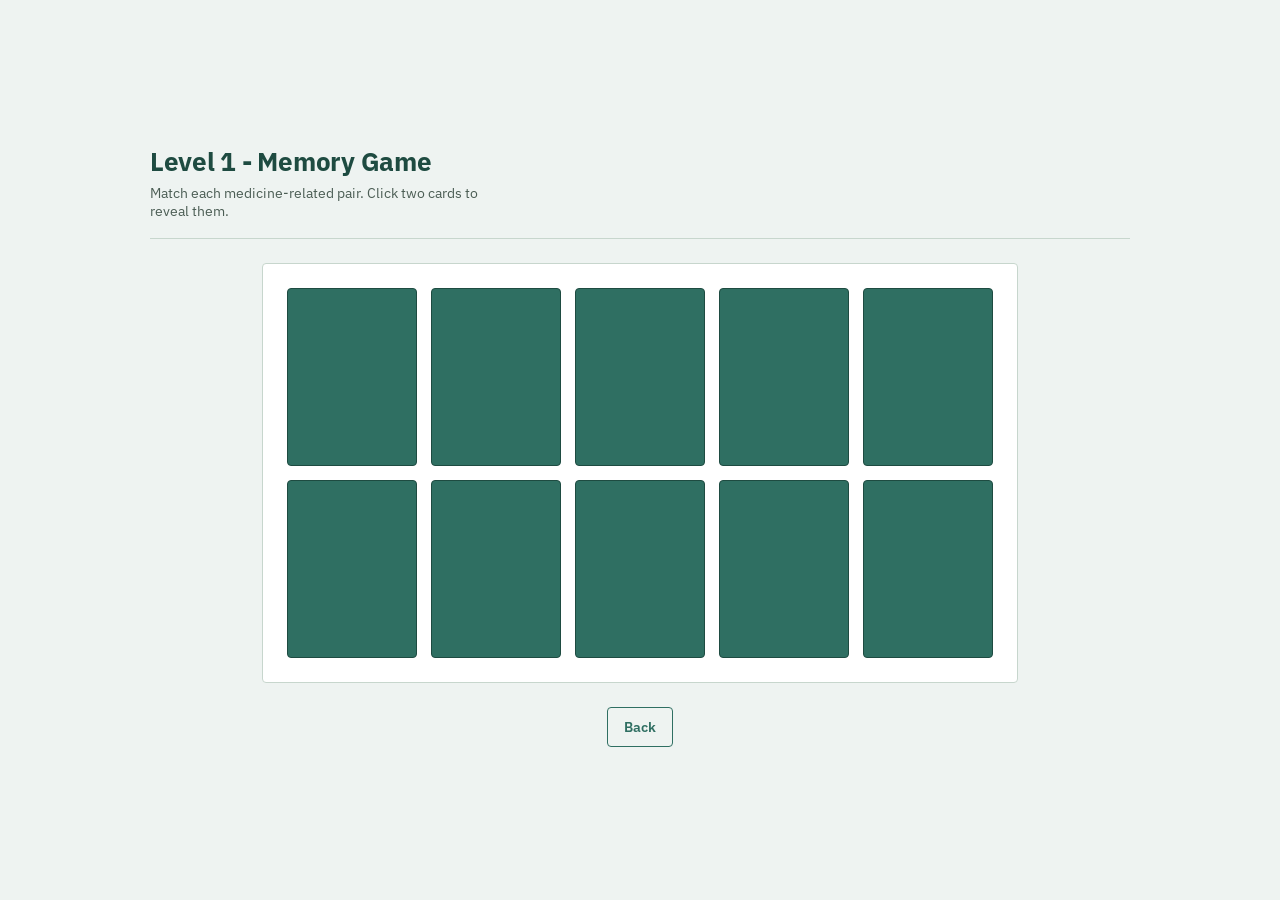
==== pages/level1/level1.html @ 57915f1f "Change data to emoji" ====
<!DOCTYPE html>
<html lang="en">

<head>
    <meta charset="UTF-8">
    <meta name="viewport" content="width=device-width, initial-scale=1.0" />
    <title>Level 1</title>
    <link rel="stylesheet" href="../../style.css" />
    <link rel="preconnect" href="https://fonts.googleapis.com">
    <link
        href="https://fonts.googleapis.com/css2?family=IBM+Plex+Sans:wght@400;500;600;700&family=IBM+Plex+Mono:wght@500;600;700&display=swap"
        rel="stylesheet">
    <style>
        :root {
            --bg: #EEF3F1;
            --panel: #FFFFFF;
            --ink: #16281F;
            --ink-soft: #4B5D54;
            --teal: #2F6F62;
            --teal-dark: #1E4B41;
            --amber: #D98E2B;
            --amber-soft: #F6E3C4;
            --line: #C7D6CD;
        }

        * {
            box-sizing: border-box;
        }

        html,
        body {
            height: 100%;
            overflow: hidden;
        }

        body {
            font-family: 'IBM Plex Sans', sans-serif;
            background: var(--bg);
            color: var(--ink);
            display: flex;
            flex-direction: column;
            align-items: center;
            justify-content: center;
            height: 100vh;
            padding: 20px;
            margin: 0;
            box-sizing: border-box;
        }

        .app {
            width: 100%;
            max-width: 980px;
            max-height: 100%;
        }

        #levelTitle {
            font-size: 26px;
            font-weight: 700;
            letter-spacing: -0.01em;
            color: var(--teal-dark);
            border-bottom: 1px solid var(--line);
            padding-bottom: 16px;
            margin: 0 0 8px;
            width: 100%;
            max-width: 620px;
            text-align: center;
        }

        #game-board {
            display: grid;
            grid-template-columns: repeat(5, 130px);
            grid-template-rows: repeat(2, 178px);
            gap: 14px;
            width: max-content;
            margin: 24px auto 0;
            background: var(--panel);
            border: 1px solid var(--line);
            border-radius: 4px;
            padding: 24px;
        }

        /* Card container */
        .card {
            width: 130px;
            height: 178px;
            perspective: 900px;
            cursor: pointer;
        }

        /* Inner flip element */
        .card-inner {
            width: 100%;
            height: 100%;
            position: relative;
            transform-style: preserve-3d;
            transition: transform 0.5s ease;
        }

        .card.flipped .card-inner {
            transform: rotateY(180deg);
        }

        /* Card faces */
        .card-front,
        .card-back {
            position: absolute;
            width: 100%;
            height: 100%;
            backface-visibility: hidden;
            border-radius: 4px;
            display: flex;
            align-items: center;
            justify-content: center;
            font-size: 14px;
            font-weight: 600;
            text-align: center;
            padding: 8px;
            user-select: none;
        }

        .card-back {
            background: var(--teal);
            color: #fff;
            border: 1px solid var(--teal-dark);
        }

        .card-back::after {
            /* content: "?"; */
            font-family: 'IBM Plex Mono', monospace;
            font-size: 28px;
            opacity: 0.5;
        }

        .card-front {
            background: var(--panel);
            color: var(--teal-dark);
            border: 1px solid var(--teal);
            transform: rotateY(180deg);
            font-family: 'IBM Plex Mono', monospace;
        }

        .card.matched .card-front {
            background: var(--amber-soft);
            border-color: var(--amber);
            color: var(--ink);
        }

        .card.matched {
            cursor: default;
            opacity: 0.85;
        }

        /* Modal */
        #info-modal {
            position: fixed;
            inset: 0;
            background: rgba(22, 40, 31, 0);
            display: none;
            align-items: center;
            justify-content: center;
            opacity: 0;
            transition: background 0.4s ease, opacity 0.4s ease;
        }

        #info-modal.show {
            display: flex;
            background: rgba(22, 40, 31, 0.45);
            opacity: 1;
        }

        #info-content {
            background: var(--panel);
            border: 1px solid var(--line);
            padding: 24px 28px;
            border-radius: 4px;
            max-width: 400px;
            text-align: center;
            transform: scale(0.92);
            opacity: 0;
            transition: transform 0.3s ease, opacity 0.3s ease;
        }

        #info-modal.show #info-content {
            transform: scale(1);
            opacity: 1;
        }

        #info-title {
            color: var(--teal-dark);
            font-size: 19px;
            margin: 0 0 10px;
        }

        #info-text {
            color: var(--ink-soft);
            font-size: 14px;
            line-height: 1.5;
            margin: 0 0 6px;
        }

        button {
            font-family: 'IBM Plex Sans', sans-serif;
            font-weight: 600;
            font-size: 14px;
            border: 1px solid var(--teal);
            background: var(--teal);
            color: #fff;
            padding: 10px 16px;
            border-radius: 4px;
            cursor: pointer;
        }

        button:hover {
            background: var(--teal-dark);
            border-color: var(--teal-dark);
        }

        #close-modal {
            margin-top: 16px;
        }

        .back-btn {
            margin-top: 24px;
            background: transparent;
            color: var(--teal);
        }

        .back-btn:hover {
            background: var(--teal);
            color: #fff;
        }

        .title-block h1 {
            margin: 0;
            font-size: 26px;
            font-weight: 700;
            letter-spacing: -0.01em;
            color: var(--teal-dark);
        }

        .title-block p {
            margin: 6px 0 0;
            font-size: 14px;
            color: var(--ink-soft);
            max-width: 46ch;
        }

        header {
            border-bottom: 1px solid var(--line);
            padding-bottom: 18px;
            margin-bottom: 24px;
            display: flex;
            align-items: baseline;
            justify-content: space-between;
            gap: 16px;
            flex-wrap: wrap;
            text-align: left;
        }
    </style>
</head>

<body id="levelScreen" class="screen">

    <!-- <h1 id="levelTitle"></h1> -->
    <audio id="lvl1" preload="auto" loop autoplay>
        <source src="../../assets/sound/lvl1.mp3" type="audio/mpeg">
        Your browser does not support the audio element.
    </audio>

    <div class="app">

        <header>
            <div class="title-block">
                <h1>Level 1 - Memory Game</h1>
                <p>Match each medicine-related pair. Click two cards to reveal them.</p>
            </div>
        </header>
        <div id="game-board"></div>

        <!-- Modal -->
        <div id="info-modal">
            <div id="info-content">
                <h2 id="info-title"></h2>
                <p id="info-text"></p>
                <button id="close-modal">Close</button>
            </div>
        </div>

        <button class="back-btn" onclick="showHubFromOutside()">
            Back
        </button>
        <div id="splashScreen">Level Completed!</div>
    </div>

    <script>
        let finalMatch = false;
        // Ubah data dekat sini
        const pairs = [
            {
                id: "pharmacist",
                cards: ["🧑‍⚕️", "🧑‍⚕️"],
                title: "Pharmacist & Prescription",
                message: "Pharmacists check prescriptions and help patients use medicines safely."
            },
            {
                id: "tablet",
                cards: ["💊", "💊"],
                title: "Tablet & Pillbox",
                message: "A pillbox can help organize medicines and make it easier to remember doses."
            },
            {
                id: "syrup",
                cards: ["🫗", "🫗"],
                title: "Syrup & Measuring Cup",
                message: "Liquid medicines should be measured carefully using the correct measuring device."
            },
            {
                id: "inhaler",
                cards: ["🫁", "🫁"],
                title: "Inhaler & Lungs",
                message: "Inhalers deliver medicine directly to the airways and lungs."
            },
            {
                id: "expiry",
                cards: ["📆", "📆"],
                title: "Expiry Date & Calendar",
                message: "Always check the expiry date before using a medicine."
            }
        ];


        let cards = [];
        pairs.forEach(pair => {
            pair.cards.forEach(label => {
                cards.push({
                    pairId: pair.id,
                    label: label,
                    title: pair.title,
                    message: pair.message
                });
            });
        });

        // Shuffle
        cards = cards.sort(() => Math.random() - 0.5);

        const board = document.getElementById("game-board");
        let firstCard = null;
        let secondCard = null;
        let lockBoard = false;

        // Build cards
        cards.forEach((data, index) => {
            const card = document.createElement("div");
            card.classList.add("card");
            card.dataset.index = index;
            card.dataset.pairId = data.pairId;

            const inner = document.createElement("div");
            inner.classList.add("card-inner");

            const front = document.createElement("div");
            front.classList.add("card-front");
            front.textContent = data.label;

            const back = document.createElement("div");
            back.classList.add("card-back");
            back.textContent = "";

            inner.appendChild(front);
            inner.appendChild(back);
            card.appendChild(inner);
            board.appendChild(card);

            card.addEventListener("click", () => flipCard(card));
        });

        function flipCard(card) {
            if (lockBoard) return;
            if (card.classList.contains("flipped") || card.classList.contains("matched")) return;

            card.classList.add("flipped");

            if (!firstCard) {
                firstCard = card;
                return;
            }

            secondCard = card;
            checkMatch();
        }

        function checkMatch() {
            const firstData = cards[firstCard.dataset.index];
            const secondData = cards[secondCard.dataset.index];

            if (firstData.pairId === secondData.pairId) {
                firstCard.classList.add("matched");
                secondCard.classList.add("matched");
                showInfo(firstData.title, firstData.message);
                resetTurn();

                // Check if this was the final pair
                const matchedCards = document.querySelectorAll(".card.matched").length;
                if (matchedCards === cards.length) {
                    finalMatch = true; // mark that the last modal is showing
                }
            } else {
                lockBoard = true;
                setTimeout(() => {
                    firstCard.classList.remove("flipped");
                    secondCard.classList.remove("flipped");
                    resetTurn();
                }, 900);
            }
        }

        function resetTurn() {
            firstCard = null;
            secondCard = null;
            lockBoard = false;
        }

        // Modal
        const modal = document.getElementById("info-modal");
        const infoTitle = document.getElementById("info-title");
        const infoText = document.getElementById("info-text");
        const closeBtn = document.getElementById("close-modal");

        function showInfo(title, message) {
            infoTitle.textContent = title;
            infoText.textContent = message;

            modal.style.display = "flex";
            requestAnimationFrame(() => {
                modal.classList.add("show");
            });
        }

        closeBtn.addEventListener("click", () => {
            modal.classList.remove("show");
            setTimeout(() => {
                modal.style.display = "none";

                // If this was the final modal, complete the level
                if (finalMatch && typeof completeLevel === "function") {
                    completeLevel();
                    finalMatch = false; // reset
                }

            }, 400);
        });

        modal.addEventListener("click", (e) => {
            if (e.target === modal) {
                modal.classList.remove("show");
                setTimeout(() => {
                    modal.style.display = "none"

                    // If this was the final modal, complete the level
                    if (finalMatch && typeof completeLevel === "function") {
                        completeLevel();
                        finalMatch = false; // reset
                    }

                }, 400);
            }
        });
    </script>
    <script src="../../script.js"></script>

</body>

</html>
---- style.css ----
body {
    font-family: Arial, sans-serif;
    text-align: center;
    background: #f4f4f4;
}

.screen {
    padding: 40px;
}

.hidden {
    display: none;
}

.level-container {
    display: flex;
    justify-content: center;
    gap: 20px;
    flex-wrap: wrap;
}

.level {
    background: white;
    width: 300px;
    margin: 20px auto;
    padding: 20px;
    border-radius: 10px;
    box-shadow: 0 2px 5px rgba(0, 0, 0, .2);
}

button {
    padding: 10px 20px;
    margin: 10px;
    cursor: pointer;
    font-size: 16px;
}

.completed {
    color: green;
    font-weight: bold;
}

#splashScreen {
	display: none;
    position: fixed;
    top: 50%;
    left: 50%;
    width: min(360px, calc(100vw - 40px));
    transform: translate(-50%, -50%);
    background: #fff;
    color: #16281f;
    font-family: 'IBM Plex Sans', sans-serif;
    font-size: 26px;
    font-weight: 700;
    letter-spacing: -0.01em;
    text-align: center;
    padding: 52px 28px;
    border: 1px solid #c7d6cd;
    border-radius: 8px;
    box-shadow: 0 0 0 100vmax rgba(22, 40, 31, 0.18), 0 14px 32px rgba(22, 40, 31, 0.16);
    cursor: pointer;
    z-index: 30;
}
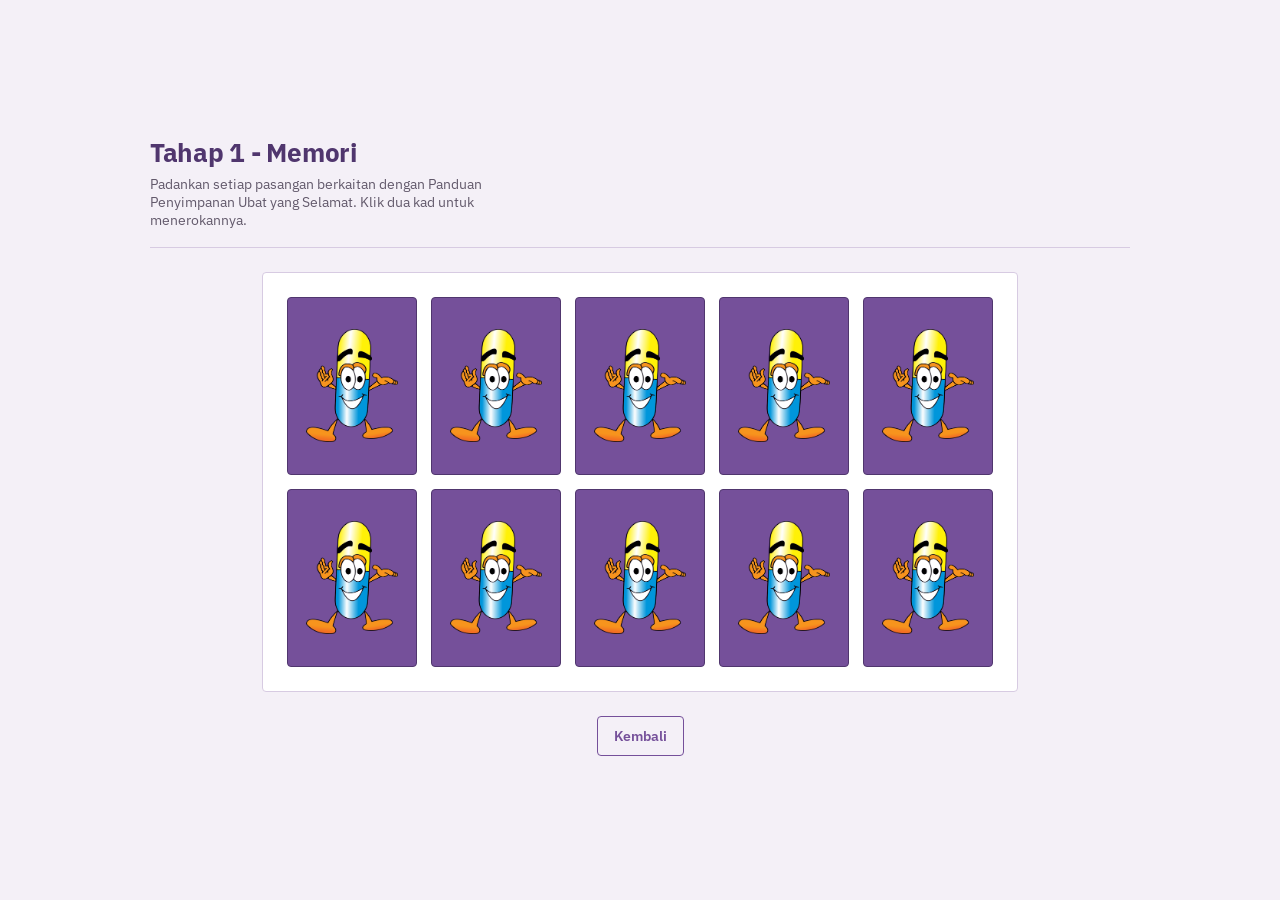
==== commit 6842d04d: "Streamlined project styles and functionality - Separate CSS & JS for Level 1 & Level 2 into individu" ====
--- a/pages/level1/level1.html
+++ b/pages/level1/level1.html
@@ -5,258 +5,13 @@
     <meta charset="UTF-8">
     <meta name="viewport" content="width=device-width, initial-scale=1.0" />
     <title>Level 1</title>
+    <link rel="manifest" href="../../manifest.json">
     <link rel="stylesheet" href="../../style.css" />
+    <link rel="stylesheet" href="level1.css">
     <link rel="preconnect" href="https://fonts.googleapis.com">
     <link
         href="https://fonts.googleapis.com/css2?family=IBM+Plex+Sans:wght@400;500;600;700&family=IBM+Plex+Mono:wght@500;600;700&display=swap"
         rel="stylesheet">
-    <style>
-        :root {
-            --bg: #EEF3F1;
-            --panel: #FFFFFF;
-            --ink: #16281F;
-            --ink-soft: #4B5D54;
-            --teal: #2F6F62;
-            --teal-dark: #1E4B41;
-            --amber: #D98E2B;
-            --amber-soft: #F6E3C4;
-            --line: #C7D6CD;
-        }
-
-        * {
-            box-sizing: border-box;
-        }
-
-        html,
-        body {
-            height: 100%;
-            overflow: hidden;
-        }
-
-        body {
-            font-family: 'IBM Plex Sans', sans-serif;
-            background: var(--bg);
-            color: var(--ink);
-            display: flex;
-            flex-direction: column;
-            align-items: center;
-            justify-content: center;
-            height: 100vh;
-            padding: 20px;
-            margin: 0;
-            box-sizing: border-box;
-        }
-
-        .app {
-            width: 100%;
-            max-width: 980px;
-            max-height: 100%;
-        }
-
-        #levelTitle {
-            font-size: 26px;
-            font-weight: 700;
-            letter-spacing: -0.01em;
-            color: var(--teal-dark);
-            border-bottom: 1px solid var(--line);
-            padding-bottom: 16px;
-            margin: 0 0 8px;
-            width: 100%;
-            max-width: 620px;
-            text-align: center;
-        }
-
-        #game-board {
-            display: grid;
-            grid-template-columns: repeat(5, 130px);
-            grid-template-rows: repeat(2, 178px);
-            gap: 14px;
-            width: max-content;
-            margin: 24px auto 0;
-            background: var(--panel);
-            border: 1px solid var(--line);
-            border-radius: 4px;
-            padding: 24px;
-        }
-
-        /* Card container */
-        .card {
-            width: 130px;
-            height: 178px;
-            perspective: 900px;
-            cursor: pointer;
-        }
-
-        /* Inner flip element */
-        .card-inner {
-            width: 100%;
-            height: 100%;
-            position: relative;
-            transform-style: preserve-3d;
-            transition: transform 0.5s ease;
-        }
-
-        .card.flipped .card-inner {
-            transform: rotateY(180deg);
-        }
-
-        /* Card faces */
-        .card-front,
-        .card-back {
-            position: absolute;
-            width: 100%;
-            height: 100%;
-            backface-visibility: hidden;
-            border-radius: 4px;
-            display: flex;
-            align-items: center;
-            justify-content: center;
-            font-size: 14px;
-            font-weight: 600;
-            text-align: center;
-            padding: 8px;
-            user-select: none;
-        }
-
-        .card-back {
-            background: var(--teal);
-            color: #fff;
-            border: 1px solid var(--teal-dark);
-        }
-
-        .card-back::after {
-            /* content: "?"; */
-            font-family: 'IBM Plex Mono', monospace;
-            font-size: 28px;
-            opacity: 0.5;
-        }
-
-        .card-front {
-            background: var(--panel);
-            color: var(--teal-dark);
-            border: 1px solid var(--teal);
-            transform: rotateY(180deg);
-            font-family: 'IBM Plex Mono', monospace;
-        }
-
-        .card.matched .card-front {
-            background: var(--amber-soft);
-            border-color: var(--amber);
-            color: var(--ink);
-        }
-
-        .card.matched {
-            cursor: default;
-            opacity: 0.85;
-        }
-
-        /* Modal */
-        #info-modal {
-            position: fixed;
-            inset: 0;
-            background: rgba(22, 40, 31, 0);
-            display: none;
-            align-items: center;
-            justify-content: center;
-            opacity: 0;
-            transition: background 0.4s ease, opacity 0.4s ease;
-        }
-
-        #info-modal.show {
-            display: flex;
-            background: rgba(22, 40, 31, 0.45);
-            opacity: 1;
-        }
-
-        #info-content {
-            background: var(--panel);
-            border: 1px solid var(--line);
-            padding: 24px 28px;
-            border-radius: 4px;
-            max-width: 400px;
-            text-align: center;
-            transform: scale(0.92);
-            opacity: 0;
-            transition: transform 0.3s ease, opacity 0.3s ease;
-        }
-
-        #info-modal.show #info-content {
-            transform: scale(1);
-            opacity: 1;
-        }
-
-        #info-title {
-            color: var(--teal-dark);
-            font-size: 19px;
-            margin: 0 0 10px;
-        }
-
-        #info-text {
-            color: var(--ink-soft);
-            font-size: 14px;
-            line-height: 1.5;
-            margin: 0 0 6px;
-        }
-
-        button {
-            font-family: 'IBM Plex Sans', sans-serif;
-            font-weight: 600;
-            font-size: 14px;
-            border: 1px solid var(--teal);
-            background: var(--teal);
-            color: #fff;
-            padding: 10px 16px;
-            border-radius: 4px;
-            cursor: pointer;
-        }
-
-        button:hover {
-            background: var(--teal-dark);
-            border-color: var(--teal-dark);
-        }
-
-        #close-modal {
-            margin-top: 16px;
-        }
-
-        .back-btn {
-            margin-top: 24px;
-            background: transparent;
-            color: var(--teal);
-        }
-
-        .back-btn:hover {
-            background: var(--teal);
-            color: #fff;
-        }
-
-        .title-block h1 {
-            margin: 0;
-            font-size: 26px;
-            font-weight: 700;
-            letter-spacing: -0.01em;
-            color: var(--teal-dark);
-        }
-
-        .title-block p {
-            margin: 6px 0 0;
-            font-size: 14px;
-            color: var(--ink-soft);
-            max-width: 46ch;
-        }
-
-        header {
-            border-bottom: 1px solid var(--line);
-            padding-bottom: 18px;
-            margin-bottom: 24px;
-            display: flex;
-            align-items: baseline;
-            justify-content: space-between;
-            gap: 16px;
-            flex-wrap: wrap;
-            text-align: left;
-        }
-    </style>
 </head>
 
 <body id="levelScreen" class="screen">
@@ -271,8 +26,8 @@
 
         <header>
             <div class="title-block">
-                <h1>Level 1 - Memory Game</h1>
-                <p>Match each medicine-related pair. Click two cards to reveal them.</p>
+                <h1>Tahap 1 - Memori</h1>
+                <p>Padankan setiap pasangan berkaitan dengan Panduan Penyimpanan Ubat yang Selamat. Klik dua kad untuk menerokannya.</p>
             </div>
         </header>
         <div id="game-board"></div>
@@ -281,15 +36,15 @@
         <div id="info-modal">
             <div id="info-content">
                 <h2 id="info-title"></h2>
-                <p id="info-text"></p>
-                <button id="close-modal">Close</button>
+                <div id="info-text"></div>
+                <button id="close-modal">Tutup</button>
             </div>
         </div>
 
         <button class="back-btn" onclick="showHubFromOutside()">
-            Back
+            Kembali
         </button>
-        <div id="splashScreen">Level Completed!</div>
+        <div id="splashScreen">Tahap Selesai!</div>
     </div>
 
     <script>
@@ -297,44 +52,89 @@
         // Ubah data dekat sini
         const pairs = [
             {
-                id: "pharmacist",
-                cards: ["🧑‍⚕️", "🧑‍⚕️"],
-                title: "Pharmacist & Prescription",
-                message: "Pharmacists check prescriptions and help patients use medicines safely."
+                id: "termometer",
+                cards: [
+                    {
+                        image: "../../assets/img/termometer.png",
+                        alt: "🌡️"
+                    },
+                    {
+                        image: "../../assets/img/termometer.png",
+                        alt: "🌡️"
+                    }
+                ],
+                title: "",
+                message: "<p>Suhu ubat mengikut suhu yang dinyatakan:</p><ul><li>2°C hingga 8°C (peti sejuk)</li><li>Suhu 30°C ke bawah (suhu bilik)</li></ul>"
             },
             {
                 id: "tablet",
-                cards: ["💊", "💊"],
-                title: "Tablet & Pillbox",
-                message: "A pillbox can help organize medicines and make it easier to remember doses."
-            },
-            {
-                id: "syrup",
-                cards: ["🫗", "🫗"],
-                title: "Syrup & Measuring Cup",
-                message: "Liquid medicines should be measured carefully using the correct measuring device."
-            },
-            {
-                id: "inhaler",
-                cards: ["🫁", "🫁"],
-                title: "Inhaler & Lungs",
-                message: "Inhalers deliver medicine directly to the airways and lungs."
-            },
-            {
-                id: "expiry",
-                cards: ["📆", "📆"],
-                title: "Expiry Date & Calendar",
-                message: "Always check the expiry date before using a medicine."
+                cards: [
+                    {
+                        image: "../../assets/img/pills.png",
+                        alt: "💊"
+                    }, 
+                    {
+                        image: "../../assets/img/pills.png",
+                        alt: "💊"
+                    }
+                ],
+                title: "",
+                message: "<p>Simpan ubat dalam bekas asal atau sampul ubat berserta label yang lengkap.</p>"
+            },
+            {
+                id: "cahaya",
+                cards: [
+                    {
+                        image: "../../assets/img/cahaya.png",
+                        alt: "☀️"
+                    },
+                    {
+                        image: "../../assets/img/cahaya.png",
+                        alt: "☀️"
+                    }
+                ],
+                title: "",
+                message: "<p>Jauhkan ubat daripada cahaya.</p><ul><li>Contoh: Meletakkan ubat-ubatan di tepi tingkap.</li></ul>"
+            },
+            {
+                id: "firstAid",
+                cards: [
+                    {
+                        image: "../../assets/img/first-aid.png",
+                        alt: "🩹"
+                    },
+                    {
+                        image: "../../assets/img/first-aid.png",
+                        alt: "🩹"
+                    }
+                ],
+                title: "",
+                message: "<ul><li>Asingkan ubat makan daripada ubat kegunaan luar.</li><li>Jangan simpan ubat dalam bekas yang luput, rosak, atau tidak berlabel.</li></ul>"
+            },
+            {
+                id: "fridge",
+                cards: [
+                    {
+                        image: "../../assets/img/fridge.png",
+                        alt: "🧊"
+                    },
+                    {
+                        image: "../../assets/img/fridge.png",
+                        alt: "🧊"
+                    }
+                ],
+                title: "",
+                message: "<p>Jangan simpan ubat di dalam peti sejuk kecuali diarah berbuat demikian.</p>"
             }
         ];
 
 
         let cards = [];
         pairs.forEach(pair => {
-            pair.cards.forEach(label => {
+            pair.cards.forEach(content => {
                 cards.push({
                     pairId: pair.id,
-                    label: label,
+                    content: typeof content === "string" ? { label: content } : content,
                     title: pair.title,
                     message: pair.message
                 });
@@ -361,7 +161,14 @@
 
             const front = document.createElement("div");
             front.classList.add("card-front");
-            front.textContent = data.label;
+            if (data.content.image) {
+                const image = document.createElement("img");
+                image.src = data.content.image;
+                image.alt = data.content.alt || data.content.label || "Card image";
+                front.appendChild(image);
+            } else {
+                front.textContent = data.content.label || "";
+            }
 
             const back = document.createElement("div");
             back.classList.add("card-back");
@@ -429,7 +236,7 @@
 
         function showInfo(title, message) {
             infoTitle.textContent = title;
-            infoText.textContent = message;
+            infoText.innerHTML = message;
 
             modal.style.display = "flex";
             requestAnimationFrame(() => {
--- a/style.css
+++ b/style.css
@@ -1,7 +1,7 @@
 body {
     font-family: Arial, sans-serif;
     text-align: center;
-    background: #f4f4f4;
+    background: #F4F0F7;
 }
 
 .screen {
@@ -36,7 +36,7 @@
 }
 
 .completed {
-    color: green;
+    color: #75509A;
     font-weight: bold;
 }
 
@@ -48,16 +48,16 @@
     width: min(360px, calc(100vw - 40px));
     transform: translate(-50%, -50%);
     background: #fff;
-    color: #16281f;
+    color: #261D2E;
     font-family: 'IBM Plex Sans', sans-serif;
     font-size: 26px;
     font-weight: 700;
     letter-spacing: -0.01em;
     text-align: center;
     padding: 52px 28px;
-    border: 1px solid #c7d6cd;
+    border: 1px solid #D7CBE2;
     border-radius: 8px;
-    box-shadow: 0 0 0 100vmax rgba(22, 40, 31, 0.18), 0 14px 32px rgba(22, 40, 31, 0.16);
+    box-shadow: 0 0 0 100vmax rgba(38, 29, 46, 0.18), 0 14px 32px rgba(38, 29, 46, 0.16);
     cursor: pointer;
     z-index: 30;
 }
--- a/pages/level1/level1.css
+++ b/pages/level1/level1.css
@@ -0,0 +1,272 @@
+:root {
+    --bg: #F4F0F7;
+    --panel: #FFFFFF;
+    --ink: #261D2E;
+    --ink-soft: #62596B;
+    --teal: #75509A;
+    --teal-dark: #50366E;
+    --amber: #D98E2B;
+    --amber-soft: #F6E3C4;
+    --line: #D7CBE2;
+}
+
+* {
+    box-sizing: border-box;
+}
+
+html,
+body {
+    height: 100%;
+    overflow: hidden;
+}
+
+body {
+    font-family: 'IBM Plex Sans', sans-serif;
+    background: var(--bg);
+    color: var(--ink);
+    display: flex;
+    flex-direction: column;
+    align-items: center;
+    justify-content: center;
+    height: 100vh;
+    padding: 20px;
+    margin: 0;
+    box-sizing: border-box;
+}
+
+.app {
+    width: 100%;
+    max-width: 980px;
+    max-height: 100%;
+}
+
+#levelTitle {
+    font-size: 26px;
+    font-weight: 700;
+    letter-spacing: -0.01em;
+    color: var(--teal-dark);
+    border-bottom: 1px solid var(--line);
+    padding-bottom: 16px;
+    margin: 0 0 8px;
+    width: 100%;
+    max-width: 620px;
+    text-align: center;
+}
+
+#game-board {
+    display: grid;
+    grid-template-columns: repeat(5, 130px);
+    grid-template-rows: repeat(2, 178px);
+    gap: 14px;
+    width: max-content;
+    margin: 24px auto 0;
+    background: var(--panel);
+    border: 1px solid var(--line);
+    border-radius: 4px;
+    padding: 24px;
+}
+
+/* Card container */
+.card {
+    width: 130px;
+    height: 178px;
+    perspective: 900px;
+    cursor: pointer;
+}
+
+/* Inner flip element */
+.card-inner {
+    width: 100%;
+    height: 100%;
+    position: relative;
+    transform-style: preserve-3d;
+    transition: transform 0.5s ease;
+}
+
+.card.flipped .card-inner {
+    transform: rotateY(180deg);
+}
+
+/* Card faces */
+.card-front,
+.card-back {
+    position: absolute;
+    width: 100%;
+    height: 100%;
+    backface-visibility: hidden;
+    border-radius: 4px;
+    display: flex;
+    align-items: center;
+    justify-content: center;
+    font-size: 70px;
+    font-weight: 600;
+    text-align: center;
+    padding: 8px;
+    user-select: none;
+}
+
+.card-back {
+    background-color: var(--teal);
+    background-image: url("../../assets/img/meditips.png"), radial-gradient(rgba(255, 255, 255, 0.12) 0.7px, transparent 0.7px);
+    background-position: center, 0 0;
+    background-repeat: no-repeat, repeat;
+    background-size: 72% auto, 8px 8px;
+    color: #fff;
+    border: 1px solid var(--teal-dark);
+}
+
+.card-back::after {
+    /* content: "?"; */
+    font-family: 'IBM Plex Mono', monospace;
+    font-size: 28px;
+    opacity: 0.5;
+}
+
+.card-front {
+    background: var(--panel);
+    color: var(--teal-dark);
+    border: 1px solid var(--teal);
+    transform: rotateY(180deg);
+    font-family: 'IBM Plex Mono', monospace;
+}
+
+.card-front img {
+    display: block;
+    width: 100%;
+    height: 100%;
+    object-fit: contain;
+    pointer-events: none;
+}
+
+.card.matched .card-front {
+    background: var(--amber-soft);
+    border-color: var(--amber);
+    color: var(--ink);
+}
+
+.card.matched {
+    cursor: default;
+    opacity: 0.85;
+}
+
+/* Modal */
+#info-modal {
+    position: fixed;
+    inset: 0;
+    background: rgba(38, 29, 46, 0);
+    display: none;
+    align-items: center;
+    justify-content: center;
+    opacity: 0;
+    transition: background 0.4s ease, opacity 0.4s ease;
+}
+
+#info-modal.show {
+    display: flex;
+    background: rgba(38, 29, 46, 0.45);
+    opacity: 1;
+}
+
+#info-content {
+    background: var(--panel);
+    border: 1px solid var(--line);
+    padding: 24px 28px;
+    border-radius: 4px;
+    max-width: 400px;
+    text-align: center;
+    transform: scale(0.92);
+    opacity: 0;
+    transition: transform 0.3s ease, opacity 0.3s ease;
+}
+
+#info-modal.show #info-content {
+    transform: scale(1);
+    opacity: 1;
+}
+
+#info-title {
+    color: var(--teal-dark);
+    font-size: 19px;
+    margin: 0 0 10px;
+}
+
+#info-text {
+    color: var(--ink-soft);
+    font-size: 14px;
+    line-height: 1.5;
+    margin: 0 0 6px;
+}
+
+#info-text p {
+    margin: 0 0 10px;
+    text-align: justify;
+}
+
+#info-text ul {
+    margin: 0;
+    padding-left: 22px;
+    text-align: left;
+}
+
+#info-text li+li {
+    margin-top: 4px;
+}
+
+button {
+    font-family: 'IBM Plex Sans', sans-serif;
+    font-weight: 600;
+    font-size: 14px;
+    border: 1px solid var(--teal);
+    background: var(--teal);
+    color: #fff;
+    padding: 10px 16px;
+    border-radius: 4px;
+    cursor: pointer;
+}
+
+button:hover {
+    background: var(--teal-dark);
+    border-color: var(--teal-dark);
+}
+
+#close-modal {
+    margin-top: 16px;
+}
+
+.back-btn {
+    margin-top: 24px;
+    background: transparent;
+    color: var(--teal);
+}
+
+.back-btn:hover {
+    background: var(--teal);
+    color: #fff;
+}
+
+.title-block h1 {
+    margin: 0;
+    font-size: 26px;
+    font-weight: 700;
+    letter-spacing: -0.01em;
+    color: var(--teal-dark);
+}
+
+.title-block p {
+    margin: 6px 0 0;
+    font-size: 14px;
+    color: var(--ink-soft);
+    max-width: 46ch;
+}
+
+header {
+    border-bottom: 1px solid var(--line);
+    padding-bottom: 18px;
+    margin-bottom: 24px;
+    display: flex;
+    align-items: baseline;
+    justify-content: space-between;
+    gap: 16px;
+    flex-wrap: wrap;
+    text-align: left;
+}
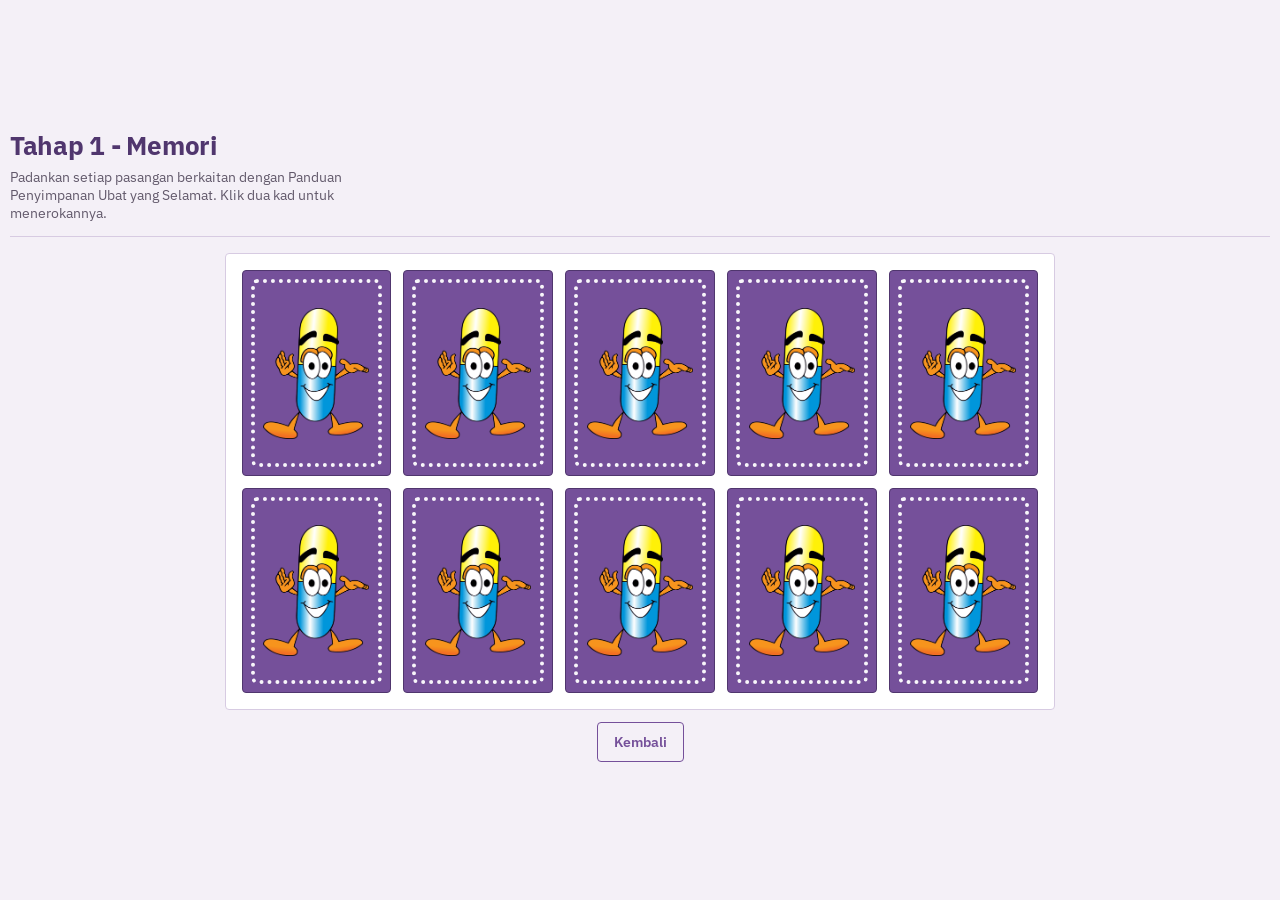
==== commit 2cfc602d: "Update UI text to Malay, enhance level descriptions, and improve modal functionality" ====
--- a/pages/level1/level1.html
+++ b/pages/level1/level1.html
@@ -64,7 +64,7 @@
                     }
                 ],
                 title: "",
-                message: "<p>Suhu ubat mengikut suhu yang dinyatakan:</p><ul><li>2°C hingga 8°C (peti sejuk)</li><li>Suhu 30°C ke bawah (suhu bilik)</li></ul>"
+                message: "<p>Suhu ubat mengikut suhu yang dinyatakan:</p><ul><li><b>Suhu 2°C - 8°C:</b> Ruang tengah peti sejuk.</li><li><b>Suhu 30°C ke bawah:</b> Suhu bilik</li></ul>"
             },
             {
                 id: "tablet",
@@ -94,7 +94,7 @@
                     }
                 ],
                 title: "",
-                message: "<p>Jauhkan ubat daripada cahaya.</p><ul><li>Contoh: Meletakkan ubat-ubatan di tepi tingkap.</li></ul>"
+                message: "<p>Jauhkan ubat daripada cahaya matahari.</p><ul><li>Contoh: Meletakkan ubat-ubatan di tepi tingkap.</li></ul>"
             },
             {
                 id: "firstAid",
@@ -109,7 +109,7 @@
                     }
                 ],
                 title: "",
-                message: "<ul><li>Asingkan ubat makan daripada ubat kegunaan luar.</li><li>Jangan simpan ubat dalam bekas yang luput, rosak, atau tidak berlabel.</li></ul>"
+                message: "<ul><li>Asingkan ubat makan daripada ubat kegunaan luar.</li><li>Jangan simpan ubat yang luput, rosak, atau tidak berlabel.</li></ul>"
             },
             {
                 id: "fridge",
--- a/style.css
+++ b/style.css
@@ -5,7 +5,7 @@
 }
 
 .screen {
-    padding: 40px;
+    padding: 24px;
 }
 
 .hidden {
--- a/pages/level1/level1.css
+++ b/pages/level1/level1.css
@@ -15,12 +15,12 @@
 }
 
 html,
-body {
-    height: 100%;
-    overflow: hidden;
-}
-
-body {
+body#levelScreen {
+    min-height: 100%;
+    overflow-x: hidden;
+}
+
+body#levelScreen {
     font-family: 'IBM Plex Sans', sans-serif;
     background: var(--bg);
     color: var(--ink);
@@ -28,16 +28,17 @@
     flex-direction: column;
     align-items: center;
     justify-content: center;
-    height: 100vh;
-    padding: 20px;
+    min-height: 100vh;
+    padding: 10px;
     margin: 0;
     box-sizing: border-box;
 }
 
 .app {
-    width: 100%;
-    max-width: 980px;
-    max-height: 100%;
+    --card-width: clamp(50px, min(11.7vw, 18vh), 160px);
+    --card-height: calc(var(--card-width) * 1.37);
+    width: 100%;
+    max-width: 1280px;
 }
 
 #levelTitle {
@@ -55,21 +56,21 @@
 
 #game-board {
     display: grid;
-    grid-template-columns: repeat(5, 130px);
-    grid-template-rows: repeat(2, 178px);
-    gap: 14px;
+    grid-template-columns: repeat(5, var(--card-width));
+    grid-template-rows: repeat(2, var(--card-height));
+    gap: 12px;
     width: max-content;
-    margin: 24px auto 0;
+    margin: 16px auto 0;
     background: var(--panel);
     border: 1px solid var(--line);
     border-radius: 4px;
-    padding: 24px;
+    padding: 16px;
 }
 
 /* Card container */
 .card {
-    width: 130px;
-    height: 178px;
+    width: var(--card-width);
+    height: var(--card-height);
     perspective: 900px;
     cursor: pointer;
 }
@@ -116,10 +117,12 @@
 }
 
 .card-back::after {
-    /* content: "?"; */
-    font-family: 'IBM Plex Mono', monospace;
-    font-size: 28px;
-    opacity: 0.5;
+    content: "";
+    position: absolute;
+    inset: 8px;
+    border: 4px dotted rgba(255, 255, 255, 0.95);
+    border-radius: 6px 6px 6px 6px;
+    pointer-events: none;
 }
 
 .card-front {
@@ -234,7 +237,7 @@
 }
 
 .back-btn {
-    margin-top: 24px;
+    margin-top: 12px;
     background: transparent;
     color: var(--teal);
 }
@@ -261,12 +264,27 @@
 
 header {
     border-bottom: 1px solid var(--line);
-    padding-bottom: 18px;
-    margin-bottom: 24px;
+    padding-bottom: 14px;
+    margin-bottom: 16px;
     display: flex;
     align-items: baseline;
     justify-content: space-between;
     gap: 16px;
     flex-wrap: wrap;
     text-align: left;
+}
+
+@media (max-width: 600px) {
+    body#levelScreen {
+        padding: 12px;
+    }
+
+    .app {
+        --card-width: clamp(44px, min(13vw, 18vh), 160px);
+    }
+
+    #game-board {
+        gap: 6px;
+        padding: 10px;
+    }
 }
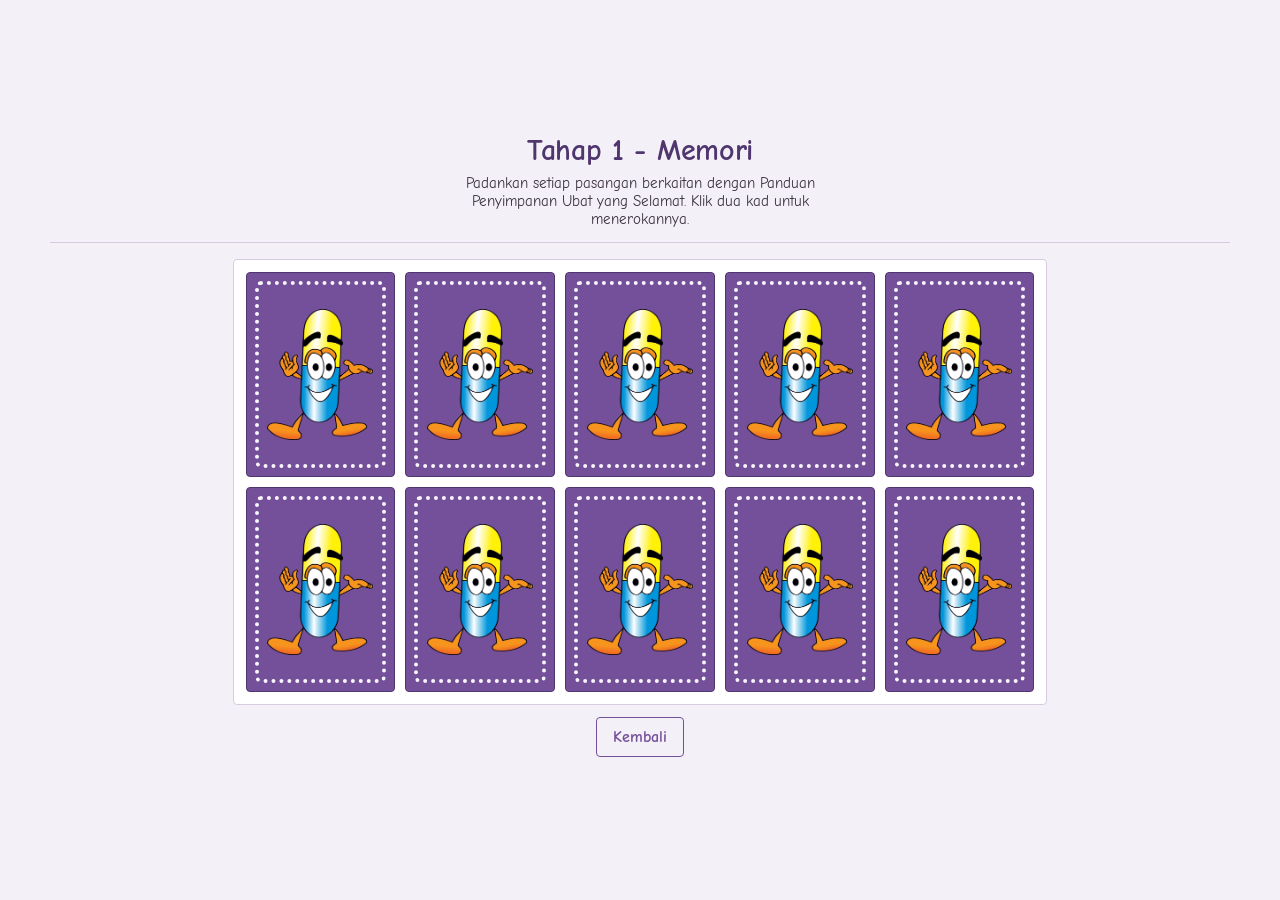
==== commit f5352b39: "Add game functionality and styling for levels 1 and 3 - Implement memory card matching game in level" ====
--- a/pages/level1/level1.html
+++ b/pages/level1/level1.html
@@ -27,17 +27,20 @@
         <header>
             <div class="title-block">
                 <h1>Tahap 1 - Memori</h1>
-                <p>Padankan setiap pasangan berkaitan dengan Panduan Penyimpanan Ubat yang Selamat. Klik dua kad untuk menerokannya.</p>
+                <p>Padankan setiap pasangan berkaitan dengan Panduan Penyimpanan Ubat yang Selamat. Klik dua kad untuk
+                    menerokannya.</p>
             </div>
         </header>
         <div id="game-board"></div>
 
         <!-- Modal -->
         <div id="info-modal">
-            <div id="info-content">
-                <h2 id="info-title"></h2>
-                <div id="info-text"></div>
-                <button id="close-modal">Tutup</button>
+            <div id="info-flex">
+                <div id="info-content">
+                    <div id="info-img"></div>
+                    <div id="info-text"></div>
+                    <button id="close-modal">Tutup</button>
+                </div>
             </div>
         </div>
 
@@ -47,235 +50,9 @@
         <div id="splashScreen">Tahap Selesai!</div>
     </div>
 
-    <script>
-        let finalMatch = false;
-        // Ubah data dekat sini
-        const pairs = [
-            {
-                id: "termometer",
-                cards: [
-                    {
-                        image: "../../assets/img/termometer.png",
-                        alt: "🌡️"
-                    },
-                    {
-                        image: "../../assets/img/termometer.png",
-                        alt: "🌡️"
-                    }
-                ],
-                title: "",
-                message: "<p>Suhu ubat mengikut suhu yang dinyatakan:</p><ul><li><b>Suhu 2°C - 8°C:</b> Ruang tengah peti sejuk.</li><li><b>Suhu 30°C ke bawah:</b> Suhu bilik</li></ul>"
-            },
-            {
-                id: "tablet",
-                cards: [
-                    {
-                        image: "../../assets/img/pills.png",
-                        alt: "💊"
-                    }, 
-                    {
-                        image: "../../assets/img/pills.png",
-                        alt: "💊"
-                    }
-                ],
-                title: "",
-                message: "<p>Simpan ubat dalam bekas asal atau sampul ubat berserta label yang lengkap.</p>"
-            },
-            {
-                id: "cahaya",
-                cards: [
-                    {
-                        image: "../../assets/img/cahaya.png",
-                        alt: "☀️"
-                    },
-                    {
-                        image: "../../assets/img/cahaya.png",
-                        alt: "☀️"
-                    }
-                ],
-                title: "",
-                message: "<p>Jauhkan ubat daripada cahaya matahari.</p><ul><li>Contoh: Meletakkan ubat-ubatan di tepi tingkap.</li></ul>"
-            },
-            {
-                id: "firstAid",
-                cards: [
-                    {
-                        image: "../../assets/img/first-aid.png",
-                        alt: "🩹"
-                    },
-                    {
-                        image: "../../assets/img/first-aid.png",
-                        alt: "🩹"
-                    }
-                ],
-                title: "",
-                message: "<ul><li>Asingkan ubat makan daripada ubat kegunaan luar.</li><li>Jangan simpan ubat yang luput, rosak, atau tidak berlabel.</li></ul>"
-            },
-            {
-                id: "fridge",
-                cards: [
-                    {
-                        image: "../../assets/img/fridge.png",
-                        alt: "🧊"
-                    },
-                    {
-                        image: "../../assets/img/fridge.png",
-                        alt: "🧊"
-                    }
-                ],
-                title: "",
-                message: "<p>Jangan simpan ubat di dalam peti sejuk kecuali diarah berbuat demikian.</p>"
-            }
-        ];
-
-
-        let cards = [];
-        pairs.forEach(pair => {
-            pair.cards.forEach(content => {
-                cards.push({
-                    pairId: pair.id,
-                    content: typeof content === "string" ? { label: content } : content,
-                    title: pair.title,
-                    message: pair.message
-                });
-            });
-        });
-
-        // Shuffle
-        cards = cards.sort(() => Math.random() - 0.5);
-
-        const board = document.getElementById("game-board");
-        let firstCard = null;
-        let secondCard = null;
-        let lockBoard = false;
-
-        // Build cards
-        cards.forEach((data, index) => {
-            const card = document.createElement("div");
-            card.classList.add("card");
-            card.dataset.index = index;
-            card.dataset.pairId = data.pairId;
-
-            const inner = document.createElement("div");
-            inner.classList.add("card-inner");
-
-            const front = document.createElement("div");
-            front.classList.add("card-front");
-            if (data.content.image) {
-                const image = document.createElement("img");
-                image.src = data.content.image;
-                image.alt = data.content.alt || data.content.label || "Card image";
-                front.appendChild(image);
-            } else {
-                front.textContent = data.content.label || "";
-            }
-
-            const back = document.createElement("div");
-            back.classList.add("card-back");
-            back.textContent = "";
-
-            inner.appendChild(front);
-            inner.appendChild(back);
-            card.appendChild(inner);
-            board.appendChild(card);
-
-            card.addEventListener("click", () => flipCard(card));
-        });
-
-        function flipCard(card) {
-            if (lockBoard) return;
-            if (card.classList.contains("flipped") || card.classList.contains("matched")) return;
-
-            card.classList.add("flipped");
-
-            if (!firstCard) {
-                firstCard = card;
-                return;
-            }
-
-            secondCard = card;
-            checkMatch();
-        }
-
-        function checkMatch() {
-            const firstData = cards[firstCard.dataset.index];
-            const secondData = cards[secondCard.dataset.index];
-
-            if (firstData.pairId === secondData.pairId) {
-                firstCard.classList.add("matched");
-                secondCard.classList.add("matched");
-                showInfo(firstData.title, firstData.message);
-                resetTurn();
-
-                // Check if this was the final pair
-                const matchedCards = document.querySelectorAll(".card.matched").length;
-                if (matchedCards === cards.length) {
-                    finalMatch = true; // mark that the last modal is showing
-                }
-            } else {
-                lockBoard = true;
-                setTimeout(() => {
-                    firstCard.classList.remove("flipped");
-                    secondCard.classList.remove("flipped");
-                    resetTurn();
-                }, 900);
-            }
-        }
-
-        function resetTurn() {
-            firstCard = null;
-            secondCard = null;
-            lockBoard = false;
-        }
-
-        // Modal
-        const modal = document.getElementById("info-modal");
-        const infoTitle = document.getElementById("info-title");
-        const infoText = document.getElementById("info-text");
-        const closeBtn = document.getElementById("close-modal");
-
-        function showInfo(title, message) {
-            infoTitle.textContent = title;
-            infoText.innerHTML = message;
-
-            modal.style.display = "flex";
-            requestAnimationFrame(() => {
-                modal.classList.add("show");
-            });
-        }
-
-        closeBtn.addEventListener("click", () => {
-            modal.classList.remove("show");
-            setTimeout(() => {
-                modal.style.display = "none";
-
-                // If this was the final modal, complete the level
-                if (finalMatch && typeof completeLevel === "function") {
-                    completeLevel();
-                    finalMatch = false; // reset
-                }
-
-            }, 400);
-        });
-
-        modal.addEventListener("click", (e) => {
-            if (e.target === modal) {
-                modal.classList.remove("show");
-                setTimeout(() => {
-                    modal.style.display = "none"
-
-                    // If this was the final modal, complete the level
-                    if (finalMatch && typeof completeLevel === "function") {
-                        completeLevel();
-                        finalMatch = false; // reset
-                    }
-
-                }, 400);
-            }
-        });
-    </script>
+    <script src="level1.js"></script>
     <script src="../../script.js"></script>
 
 </body>
 
-</html>
+</html>
--- a/style.css
+++ b/style.css
@@ -1,11 +1,54 @@
+@font-face {
+    font-family: 'Comic Neue';
+    src: url('./assets/font/ComicNeue-Regular.ttf') format('truetype');
+    font-weight: 400;
+    font-style: normal;
+}
+
+@font-face {
+    font-family: 'Comic Neue';
+    src: url('./assets/font/ComicNeue-Bold.ttf') format('truetype');
+    font-weight: 700;
+    font-style: normal;
+}
+
+@font-face {
+    font-family: 'Comic Neue';
+    src: url('./assets/font/ComicNeue-Italic.ttf') format('truetype');
+    font-weight: 400;
+    font-style: italic;
+}
+
+@font-face {
+    font-family: 'Comic Neue';
+    src: url('./assets/font/ComicNeue-BoldItalic.ttf') format('truetype');
+    font-weight: 700;
+    font-style: italic;
+}
+
+:root {
+    --ink: #1E1A22;
+    --ink-soft: #39313E;
+    --panel: #FFFFFF;
+    --bg: #F4F0F7;
+    --line: #D7CBE2;
+    --teal: #75509A;
+    --teal-dark: #50366E;
+}
+
 body {
-    font-family: Arial, sans-serif;
+    font-family: 'Comic Neue', 'Comic Sans MS', cursive;
+    font-size: 17px;
     text-align: center;
     background: #F4F0F7;
+    color: var(--ink);
+    max-width: 100%;
+    overflow-x: hidden;
 }
 
 .screen {
     padding: 24px;
+    max-width: 100%;
 }
 
 .hidden {
@@ -33,6 +76,7 @@
     margin: 10px;
     cursor: pointer;
     font-size: 16px;
+    font-family: 'Comic Neue', 'Comic Sans MS', cursive;
 }
 
 .completed {
@@ -46,10 +90,11 @@
     top: 50%;
     left: 50%;
     width: min(360px, calc(100vw - 40px));
+    max-width: 100%;
     transform: translate(-50%, -50%);
     background: #fff;
-    color: #261D2E;
-    font-family: 'IBM Plex Sans', sans-serif;
+    color: #1E1A22;
+    font-family: 'Comic Neue', 'Comic Sans MS', cursive;
     font-size: 26px;
     font-weight: 700;
     letter-spacing: -0.01em;
@@ -61,3 +106,34 @@
     cursor: pointer;
     z-index: 30;
 }
+
+@media (max-width: 1366px) {
+    body {
+        font-size: 16px;
+    }
+
+    .screen {
+        padding: 18px;
+    }
+
+    .level {
+        width: min(260px, calc(100vw - 32px));
+        margin: 12px auto;
+        padding: 16px;
+    }
+}
+
+@media (max-height: 650px) {
+    .screen {
+        padding: 12px;
+    }
+
+    .level {
+        margin: 10px auto;
+        padding: 14px;
+    }
+
+    #splashScreen {
+        padding: 36px 20px;
+    }
+}
--- a/pages/level1/level1.css
+++ b/pages/level1/level1.css
@@ -1,8 +1,36 @@
+@font-face {
+    font-family: 'Comic Neue';
+    src: url('../../assets/font/ComicNeue-Regular.ttf') format('truetype');
+    font-weight: 400;
+    font-style: normal;
+}
+
+@font-face {
+    font-family: 'Comic Neue';
+    src: url('../../assets/font/ComicNeue-Bold.ttf') format('truetype');
+    font-weight: 700;
+    font-style: normal;
+}
+
+@font-face {
+    font-family: 'Comic Neue';
+    src: url('../../assets/font/ComicNeue-Italic.ttf') format('truetype');
+    font-weight: 400;
+    font-style: italic;
+}
+
+@font-face {
+    font-family: 'Comic Neue';
+    src: url('../../assets/font/ComicNeue-BoldItalic.ttf') format('truetype');
+    font-weight: 700;
+    font-style: italic;
+}
+
 :root {
     --bg: #F4F0F7;
     --panel: #FFFFFF;
-    --ink: #261D2E;
-    --ink-soft: #62596B;
+    --ink: #1E1A22;
+    --ink-soft: #39313E;
     --teal: #75509A;
     --teal-dark: #50366E;
     --amber: #D98E2B;
@@ -21,7 +49,7 @@
 }
 
 body#levelScreen {
-    font-family: 'IBM Plex Sans', sans-serif;
+    font-family: 'Comic Neue', 'Comic Sans MS', cursive;
     background: var(--bg);
     color: var(--ink);
     display: flex;
@@ -29,6 +57,8 @@
     align-items: center;
     justify-content: center;
     min-height: 100vh;
+    max-width: 100%;
+    overflow-x: hidden;
     padding: 10px;
     margin: 0;
     box-sizing: border-box;
@@ -38,11 +68,11 @@
     --card-width: clamp(50px, min(11.7vw, 18vh), 160px);
     --card-height: calc(var(--card-width) * 1.37);
     width: 100%;
-    max-width: 1280px;
+    max-width: min(1280px, calc(100vw - 24px));
 }
 
 #levelTitle {
-    font-size: 26px;
+    font-size: 30px;
     font-weight: 700;
     letter-spacing: -0.01em;
     color: var(--teal-dark);
@@ -54,12 +84,43 @@
     text-align: center;
 }
 
+header {
+    display: block;
+    text-align: center;
+    border-bottom: 1px solid var(--line);
+    padding-bottom: 16px;
+    margin-bottom: 20px;
+}
+
+.title-block {
+    width: 100%;
+    text-align: center;
+    margin: 0 auto;
+    display: flex;
+    flex-direction: column;
+    align-items: center;
+    justify-content: center;
+}
+
+.title-block h1 {
+    margin: 0;
+    width: 100%;
+    text-align: center;
+}
+
+.title-block p {
+    margin: 8px auto 0;
+    max-width: 60ch;
+    text-align: center;
+}
+
 #game-board {
     display: grid;
     grid-template-columns: repeat(5, var(--card-width));
     grid-template-rows: repeat(2, var(--card-height));
     gap: 12px;
     width: max-content;
+    max-width: 100%;
     margin: 16px auto 0;
     background: var(--panel);
     border: 1px solid var(--line);
@@ -130,7 +191,7 @@
     color: var(--teal-dark);
     border: 1px solid var(--teal);
     transform: rotateY(180deg);
-    font-family: 'IBM Plex Mono', monospace;
+    font-family: 'Comic Neue', 'Comic Sans MS', cursive;
 }
 
 .card-front img {
@@ -175,8 +236,12 @@
     border: 1px solid var(--line);
     padding: 24px 28px;
     border-radius: 4px;
-    max-width: 400px;
-    text-align: center;
+    max-width: min(520px, calc(100vw - 32px));
+    display: grid;
+    grid-template-columns: 110px minmax(0, 1fr);
+    column-gap: 18px;
+    align-items: center;
+    text-align: left;
     transform: scale(0.92);
     opacity: 0;
     transition: transform 0.3s ease, opacity 0.3s ease;
@@ -185,24 +250,44 @@
 #info-modal.show #info-content {
     transform: scale(1);
     opacity: 1;
+}
+
+#info-img {
+    display: flex;
+    align-items: center;
+    justify-content: center;
+    min-height: 90px;
+}
+
+#info-img img {
+    width: 90px;
+    height: 20vh;
+    object-fit: contain;
+    display: block;
 }
 
 #info-title {
     color: var(--teal-dark);
     font-size: 19px;
     margin: 0 0 10px;
+    width: 58px;
+    height: 58px;
+    object-fit: contain;
+    flex-shrink: 0;
+    display: none;
 }
 
 #info-text {
     color: var(--ink-soft);
-    font-size: 14px;
+    font-size: 18px;
     line-height: 1.5;
-    margin: 0 0 6px;
+    margin: 0;
+    grid-column: 2;
 }
 
 #info-text p {
     margin: 0 0 10px;
-    text-align: justify;
+    text-align: left;
 }
 
 #info-text ul {
@@ -216,9 +301,9 @@
 }
 
 button {
-    font-family: 'IBM Plex Sans', sans-serif;
+    font-family: 'Comic Neue', 'Comic Sans MS', cursive;
     font-weight: 600;
-    font-size: 14px;
+    font-size: 16px;
     border: 1px solid var(--teal);
     background: var(--teal);
     color: #fff;
@@ -233,6 +318,8 @@
 }
 
 #close-modal {
+    grid-column: 1 / -1;
+    justify-self: center;
     margin-top: 16px;
 }
 
@@ -249,7 +336,7 @@
 
 .title-block h1 {
     margin: 0;
-    font-size: 26px;
+    font-size: 30px;
     font-weight: 700;
     letter-spacing: -0.01em;
     color: var(--teal-dark);
@@ -257,7 +344,7 @@
 
 .title-block p {
     margin: 6px 0 0;
-    font-size: 14px;
+    font-size: 15px;
     color: var(--ink-soft);
     max-width: 46ch;
 }
@@ -267,11 +354,65 @@
     padding-bottom: 14px;
     margin-bottom: 16px;
     display: flex;
-    align-items: baseline;
-    justify-content: space-between;
+    align-items: center;
+    justify-content: center;
     gap: 16px;
     flex-wrap: wrap;
-    text-align: left;
+    text-align: center;
+    position: relative;
+}
+
+.title-block {
+    text-align: center;
+    width: 100%;
+}
+
+@media (max-width: 1366px) {
+    body#levelScreen {
+        padding: 8px;
+    }
+
+    .app {
+        max-width: 1180px;
+    }
+
+    #levelTitle {
+        font-size: 28px;
+    }
+
+    #game-board {
+        gap: 10px;
+        padding: 12px;
+    }
+
+    #info-content {
+        max-width: min(480px, calc(100vw - 24px));
+        padding: 18px 22px;
+    }
+}
+
+@media (max-height: 650px) {
+    body#levelScreen {
+        padding: 8px;
+    }
+
+    #levelTitle {
+        padding-bottom: 10px;
+    }
+
+    #game-board {
+        margin-top: 10px;
+        gap: 8px;
+        padding: 10px;
+    }
+
+    #info-content {
+        padding: 18px 18px 12px;
+    }
+
+    #close-modal {
+        margin-top: 12px;
+    }
 }
 
 @media (max-width: 600px) {
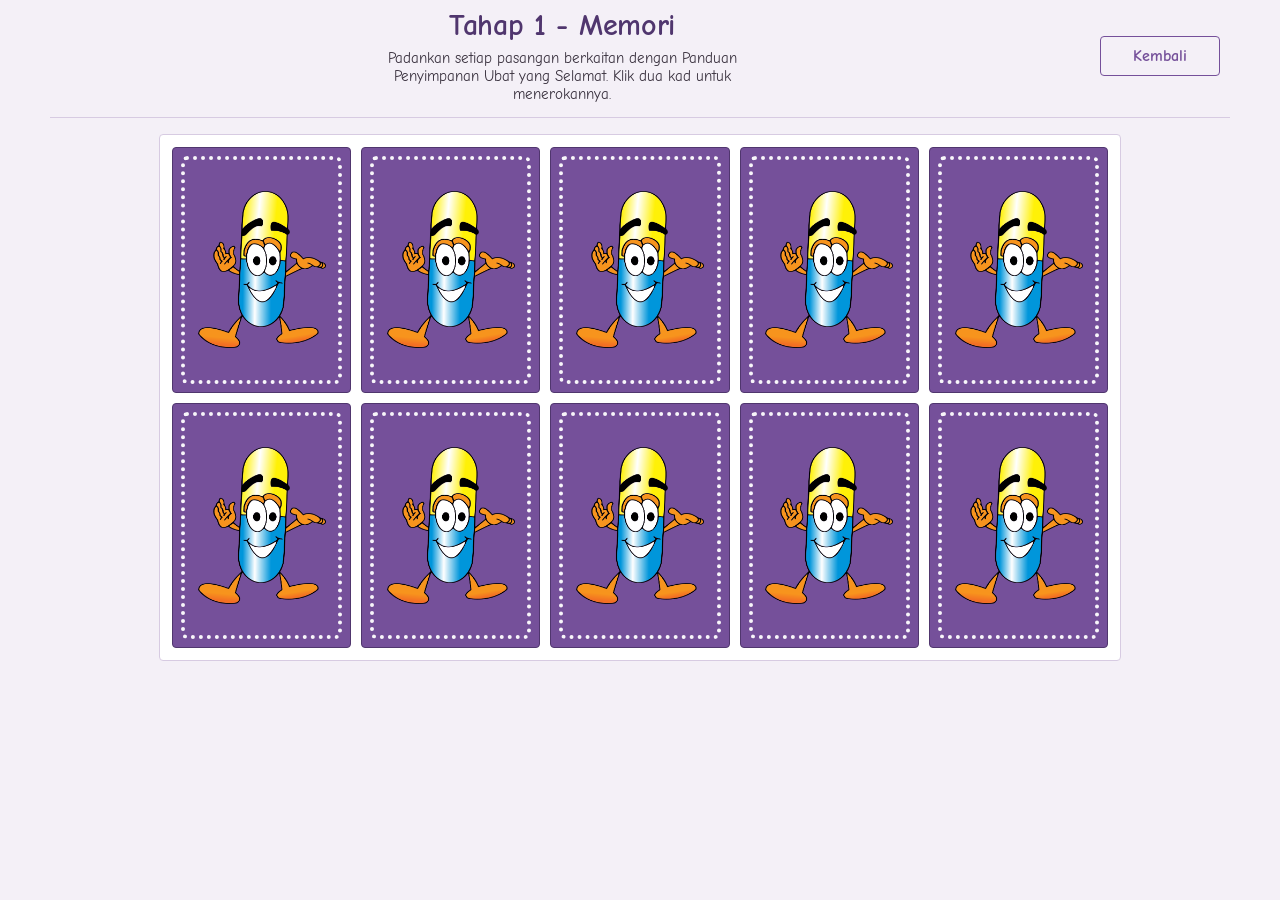
==== commit f5c2a4a2: "Refactor code structure for improved readability and maintainability" ====
--- a/pages/level1/level1.html
+++ b/pages/level1/level1.html
@@ -5,6 +5,7 @@
     <meta charset="UTF-8">
     <meta name="viewport" content="width=device-width, initial-scale=1.0" />
     <title>Level 1</title>
+        <link rel="icon" href="../../assets/icon/meditips.ico" type="image/x-icon">
     <link rel="manifest" href="../../manifest.json">
     <link rel="stylesheet" href="../../style.css" />
     <link rel="stylesheet" href="level1.css">
@@ -30,6 +31,9 @@
                 <p>Padankan setiap pasangan berkaitan dengan Panduan Penyimpanan Ubat yang Selamat. Klik dua kad untuk
                     menerokannya.</p>
             </div>
+            <div class="header-actions">
+                <button class="back-btn" onclick="showHubFromOutside()">Kembali</button>
+            </div>
         </header>
         <div id="game-board"></div>
 
@@ -44,9 +48,6 @@
             </div>
         </div>
 
-        <button class="back-btn" onclick="showHubFromOutside()">
-            Kembali
-        </button>
         <div id="splashScreen">Tahap Selesai!</div>
     </div>
 
--- a/style.css
+++ b/style.css
@@ -24,6 +24,16 @@
     src: url('./assets/font/ComicNeue-BoldItalic.ttf') format('truetype');
     font-weight: 700;
     font-style: italic;
+}
+
+* {
+    -webkit-user-select: none;
+    user-select: none;
+    -webkit-tap-highlight-color: transparent;
+}
+
+::selection {
+    background: transparent;
 }
 
 :root {
--- a/pages/level1/level1.css
+++ b/pages/level1/level1.css
@@ -55,7 +55,7 @@
     display: flex;
     flex-direction: column;
     align-items: center;
-    justify-content: center;
+    justify-content: flex-start;
     min-height: 100vh;
     max-width: 100%;
     overflow-x: hidden;
@@ -65,7 +65,7 @@
 }
 
 .app {
-    --card-width: clamp(50px, min(11.7vw, 18vh), 160px);
+    --card-width: clamp(50px, min(14vw, 25vh), 190px);
     --card-height: calc(var(--card-width) * 1.37);
     width: 100%;
     max-width: min(1280px, calc(100vw - 24px));
@@ -85,14 +85,20 @@
 }
 
 header {
-    display: block;
+    display: flex;
+    align-items: center;
+    justify-content: space-between;
+    gap: 16px;
     text-align: center;
     border-bottom: 1px solid var(--line);
     padding-bottom: 16px;
     margin-bottom: 20px;
+    position: relative;
 }
 
 .title-block {
+    flex: 1 1 auto;
+    min-width: 0;
     width: 100%;
     text-align: center;
     margin: 0 auto;
@@ -100,6 +106,17 @@
     flex-direction: column;
     align-items: center;
     justify-content: center;
+}
+
+.header-actions {
+    display: flex;
+    flex-shrink: 0;
+    justify-content: flex-end;
+    margin-left: auto;
+}
+
+.header-actions button {
+    min-width: 120px;
 }
 
 .title-block h1 {
@@ -324,7 +341,6 @@
 }
 
 .back-btn {
-    margin-top: 12px;
     background: transparent;
     color: var(--teal);
 }
@@ -355,16 +371,18 @@
     margin-bottom: 16px;
     display: flex;
     align-items: center;
-    justify-content: center;
+    justify-content: space-between;
     gap: 16px;
-    flex-wrap: wrap;
+    flex-wrap: nowrap;
     text-align: center;
     position: relative;
 }
 
 .title-block {
     text-align: center;
-    width: 100%;
+    width: auto;
+    flex: 1 1 auto;
+    min-width: 0;
 }
 
 @media (max-width: 1366px) {
@@ -416,6 +434,16 @@
 }
 
 @media (max-width: 600px) {
+    header {
+        align-items: flex-start;
+        gap: 8px;
+    }
+
+    .header-actions button {
+        min-width: 0;
+        padding: 8px 10px;
+    }
+
     body#levelScreen {
         padding: 12px;
     }
